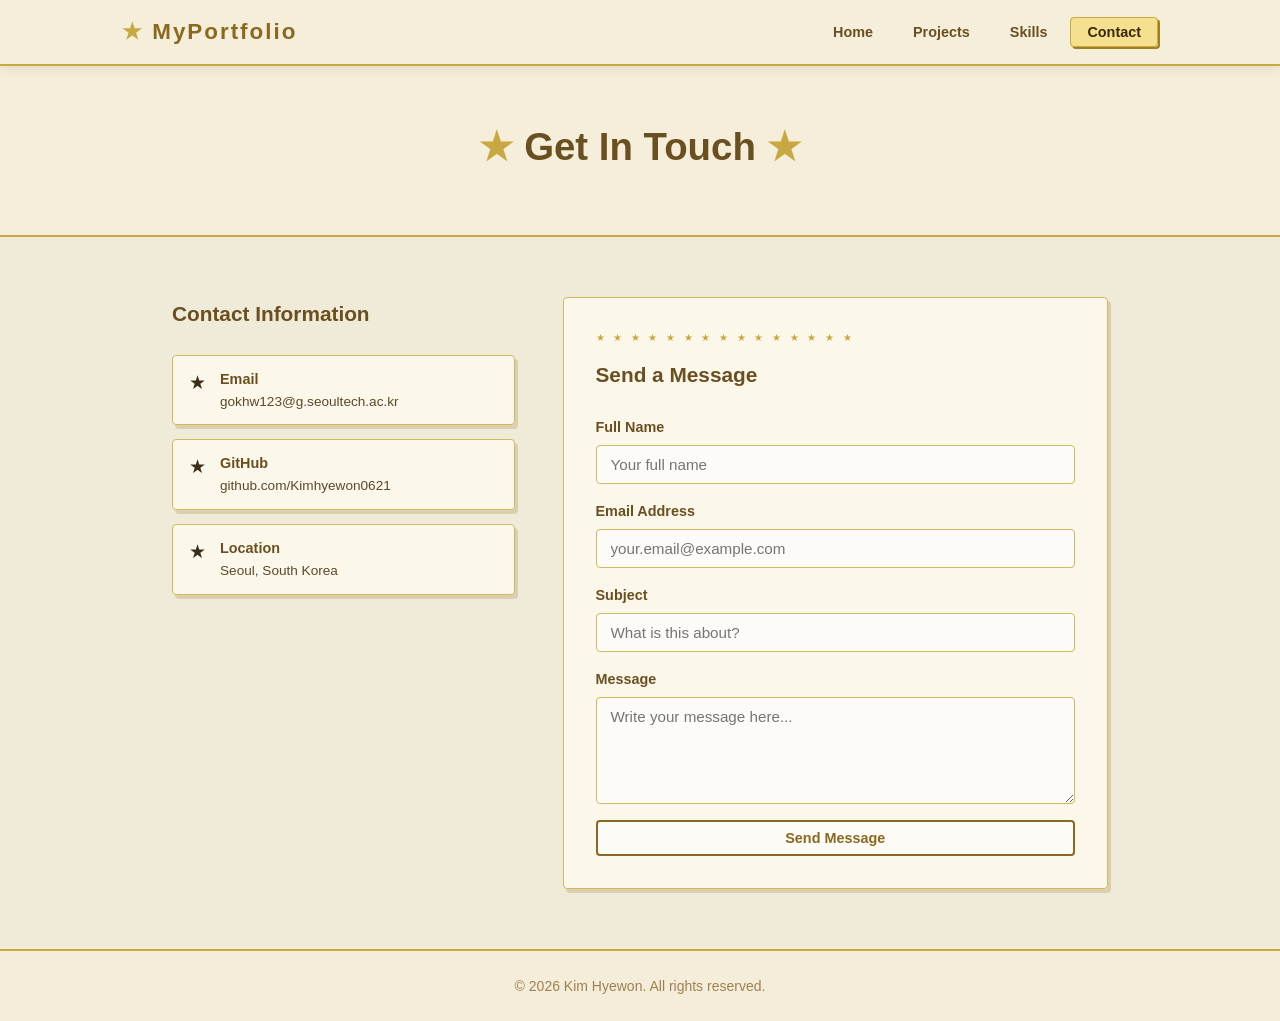
==== contact.html @ c3e0c36f "Copy the base files" ====
<!DOCTYPE html>
<html lang="en">

<head>
    <meta charset="UTF-8">
    <meta name="viewport" content="width=device-width, initial-scale=1.0">
    <title>Contact | Portfolio</title>
    <link rel="stylesheet" href="style.css">
</head>

<body>

    <header>
        <nav class="navbar">
            <p class="logo">MyPortfolio</p>
            <ul class="nav-links">
                <li><a href="index.html">Home</a></li>
                <li><a href="projects.html">Projects</a></li>
                <li><a href="skills.html">Skills</a></li>
                <li><a href="contact.html" class="active">Contact</a></li>
            </ul>
        </nav>
    </header>

    <main>

        <section class="page-header">
            <h1>Get In Touch</h1>
        </section>

        <section class="contact">

            <div class="contact-info">
                <h2>Contact Information</h2>
                <ul class="info-list">
                    <li class="paper-card">
                        <span>★</span>
                        <div>
                            <strong>Email</strong>
                            <p>gokhw123@g.seoultech.ac.kr</p>
                        </div>
                    </li>
                    <li class="paper-card">
                        <span>★</span>
                        <div>
                            <strong>GitHub</strong>
                            <p>github.com/Kimhyewon0621</p>
                        </div>
                    </li>
                    <li class="paper-card">
                        <span>★</span>
                        <div>
                            <strong>Location</strong>
                            <p>Seoul, South Korea</p>
                        </div>
                    </li>
                </ul>
            </div>

            <div class="contact-form-wrapper paper-card">
                <h2>Send a Message</h2>
                <form class="contact-form">

                    <div class="form-group">
                        <label for="name">Full Name</label>
                        <input type="text" id="name" name="name" placeholder="Your full name">
                    </div>

                    <div class="form-group">
                        <label for="email">Email Address</label>
                        <input type="text" id="email" name="email" placeholder="your.email@example.com">
                    </div>

                    <div class="form-group">
                        <label for="subject">Subject</label>
                        <input type="text" id="subject" name="subject" placeholder="What is this about?">
                    </div>

                    <div class="form-group">
                        <label for="message">Message</label>
                        <textarea id="message" name="message" rows="5"
                            placeholder="Write your message here..."></textarea>
                    </div>

                    <input type="submit" value="Send Message" class="btn btn-outline">

                </form>
            </div>

        </section>

    </main>

    <footer>
        <p>&copy; 2026 Kim Hyewon. All rights reserved.</p>
    </footer>

</body>

</html>
---- style.css ----
/* Base */
* {
    margin: 0;
    padding: 0;
    box-sizing: border-box;
}

body {
    font-family: Arial, sans-serif;
    background-color: #f0ead8;
    color: #3a2e1a;
    line-height: 1.6;
    min-height: 100vh;
}

a {
    text-decoration: none;
    color: inherit;
}

/* Navigation bar */
header {
    background: #f5eeda;
    border-bottom: 2px solid #c8a840;
    position: sticky;
    top: 0;
    z-index: 100;
    box-shadow: 0 2px 10px #64502826;
}

.navbar {
    display: flex;
    justify-content: space-between;
    align-items: center;
    padding: 14px 32px;
    max-width: 1100px;
    margin: 0 auto;
}

.logo {
    font-size: 1.4rem;
    font-weight: bold;
    color: #8a6820;
    letter-spacing: 2px;
}

.logo::before {
    content: '★ ';
    color: #c8a840;
}

.nav-links {
    display: flex;
    list-style: none;
    gap: 6px;
}

.nav-links a {
    padding: 6px 16px;
    border-radius: 4px;
    color: #6a5020;
    font-weight: bold;
    font-size: 0.9rem;
    border: 1px solid transparent;
}

.nav-links a:hover,
.nav-links a.active {
    background: #f5e090;
    color: #3a2800;
    border-color: #c8a840;
    box-shadow: 2px 2px 0 #a08020;
}

/* Button */
.btn {
    display: inline-block;
    padding: 8px 20px;
    border-radius: 4px;
    font-weight: bold;
    font-size: 0.9rem;
    border: 2px solid transparent;
}

.btn-outline {
    border: 2px solid #8a6820;
    color: #8a6820;
    background: #ffffff80;
}

.btn-outline:hover {
    background: #8a6820;
    color: #fdf8ec;
}

/* Card */
.paper-card {
    background: rgba(253, 248, 236, 0.95);
    border: 1px solid #d4b860;
    border-radius: 4px;
    box-shadow: 3px 4px 0 rgba(140, 100, 20, 0.2);
}

/* License Card */
.hero {
    padding: 60px 32px;
    max-width: 900px;
    margin: 0 auto;
}

.license-card {
    background: #fdf8ecf2;
    border: 2px solid #c8a840;
    border-radius: 16px;
    padding: 20px 28px;
    box-shadow: 5px 6px 0 #8c641440, 8px 10px 24px #6450141f;
}

.star-border {
    text-align: center;
    font-size: 0.75rem;
    color: #3a2e1a;
    letter-spacing: 6px;
    padding: 6px 0;
    overflow: hidden;
}

.license-body {
    display: flex;
    gap: 32px;
    align-items: flex-start;
    padding: 20px 0;
}

.license-left { flex-shrink: 0; }

.license-right {
    flex: 1;
    display: flex;
    flex-direction: column;
    gap: 10px;
}

.avatar {
    width: 160px;
    height: 200px;
    border-radius: 4px;
}

.avatar img {
    width: 100%;
    height: 100%;
    object-fit: cover;
}

.license-fields {
    list-style: none;
    display: flex;
    flex-direction: column;
    gap: 6px;
}

.license-fields li {
    display: flex;
    align-items: baseline;
    font-size: 0.88rem;
    gap: 300px;
}

.field-label {
    color: #3a2e1a;
    font-size: 0.85rem;
    width: 80px;
    flex-shrink: 0;
}

.field-value {
    color: #3a2e1a;
    font-weight: bold;
    font-size: 0.85rem;
}

.license-desc {
    font-size: 0.8rem;
    color: #5a4a2a;
    line-height: 1.7;
    border-top: 1px dashed #c8a840;
    padding-top: 10px;
}

.license-buttons {
    display: flex;
    gap: 10px;
    flex-wrap: wrap;
}

/* About */
.about {
    background: #f5eeda;
    padding: 60px 32px;
    border-top: 2px solid #c8a840;
    border-bottom: 2px solid #c8a840;
}

.about h2 {
    text-align: center;
    font-size: 1.8rem;
    margin-bottom: 40px;
    color: #6a5020;
}

.about h2::before { content: '★ '; color: #c8a840; }
.about h2::after  { content: ' ★'; color: #c8a840; }

.about-cards {
    display: flex;
    justify-content: center;
    gap: 24px;
    flex-wrap: wrap;
    max-width: 900px;
    margin: 0 auto;
}

.card {
    padding: 28px 22px;
    text-align: center;
    flex: 1;
    min-width: 180px;
}

.card h3 { font-size: 1rem; color: #6a5020; margin-bottom: 10px; font-weight: bold; }
.card p  { color: #5a4a2a; font-size: 0.9rem; }

/* Page header */
.page-header {
    background: #f5eeda;
    border-bottom: 2px solid #c8a840;
    text-align: center;
    padding: 50px 32px;
}

.page-header h1 { font-size: 2.4rem; color: #6a5020; margin-bottom: 8px; }
.page-header h1::before { content: '★ '; color: #c8a840; }
.page-header h1::after  { content: ' ★'; color: #c8a840; }

/* Projects */
.projects {
    display: grid;
    grid-template-columns: repeat(2, 1fr);
    gap: 28px;
    padding: 60px 32px;
    max-width: 1100px;
    margin: 0 auto;
}

.project-card {
    padding: 24px;
    display: flex;
    flex-direction: column;
    gap: 12px;
}

.project-card h3 { font-size: 1.1rem; color: #3a2e1a; }
.project-card > p { color: #5a4a2a; font-size: 0.9rem; flex: 1; }

.tech-list { display: flex; flex-wrap: wrap; gap: 6px; list-style: none; }
.tech-list li {
    background: rgba(255, 255, 255, 0.6);
    border: 1px solid #d4b860;
    font-size: 0.78rem;
    padding: 3px 10px;
    border-radius: 4px;
    color: #6a5020;
}

.project-links { display: flex; gap: 10px; }

/* Skills */
.skills {
    max-width: 800px;
    margin: 0 auto;
    padding: 60px 32px;
    display: flex;
    flex-direction: column;
    gap: 36px;
}

.skill-group { padding: 28px; }

.skill-group h2 {
    font-size: 1.2rem;
    color: #6a5020;
    border-bottom: 1px dashed #c8a840;
    padding-bottom: 10px;
    margin-bottom: 20px;
}

.skill-list { list-style: none; display: flex; flex-direction: column; gap: 14px; }

.skill-label {
    font-size: 0.9rem;
    font-weight: bold;
    color: #3a2e1a;
    margin-bottom: 6px;
}

.skill-bar {
    height: 8px;
    background: rgba(200, 168, 64, 0.15);
    border-radius: 999px;
    overflow: hidden;
    border: 1px solid #d4b860;
}

.skill-fill {
    height: 100%;
    background: #c8a840;
    border-radius: 999px;
}

.tools-grid { list-style: none; display: flex; flex-wrap: wrap; gap: 10px; }
.tools-grid li {
    background: rgba(255, 255, 255, 0.6);
    border: 1px solid #d4b860;
    padding: 6px 16px;
    border-radius: 4px;
    font-size: 0.9rem;
    color: #6a5020;
}

/* Contact */
.contact {
    display: flex;
    gap: 48px;
    padding: 60px 32px;
    max-width: 1000px;
    margin: 0 auto;
    align-items: flex-start;
}

.contact-info { flex: 1; }

.contact-info h2,
.contact-form-wrapper h2 { font-size: 1.3rem; color: #6a5020; margin-bottom: 24px; }

.info-list { list-style: none; display: flex; flex-direction: column; gap: 14px; }

.info-list li {
    display: flex;
    align-items: flex-start;
    gap: 14px;
    font-size: 1.2rem;
    padding: 12px 16px;
}

.info-list strong { display: block; font-size: 0.9rem; color: #6a5020; }
.info-list p { color: #5a4a2a; font-size: 0.85rem; margin: 0; }

.contact-form-wrapper {
    flex: 1.4;
    padding: 32px;
    position: relative;
}

.contact-form-wrapper::before {
    content: '★ ★ ★ ★ ★ ★ ★ ★ ★ ★ ★ ★ ★ ★ ★';
    display: block;
    font-size: 0.6rem;
    color: #c8a840;
    letter-spacing: 3px;
    margin-bottom: 16px;
    overflow: hidden;
    height: 12px;
}

.contact-form { display: flex; flex-direction: column; gap: 16px; }
.form-group   { display: flex; flex-direction: column; gap: 6px; }

.form-group label { font-weight: bold; font-size: 0.9rem; color: #6a5020; }

.form-group input,
.form-group textarea {
    padding: 10px 14px;
    border: 1px solid #d4b860;
    border-radius: 4px;
    font-size: 0.95rem;
    font-family: Arial, sans-serif;
    background: rgba(255, 255, 255, 0.6);
    color: #3a2e1a;
}

.form-group input:focus,
.form-group textarea:focus {
    outline: none;
    border-color: #c8a840;
    box-shadow: 0 0 8px rgba(200, 168, 64, 0.35);
}

.form-group textarea { resize: vertical; }

/* Footer */
footer {
    text-align: center;
    padding: 24px;
    background: rgba(245, 238, 218, 0.9);
    border-top: 2px solid #c8a840;
    color: #a08050;
    font-size: 0.875rem;
}

/* Tablet (481px–768px) */
@media (max-width: 768px) {
    .about-cards { flex-direction: column; align-items: center; }
    .projects { grid-template-columns: 1fr; padding: 40px 20px; }
    .contact { flex-direction: column; padding: 40px 20px; }
    .navbar { padding: 14px 20px; }
    .hero { padding: 40px 20px; }
}

/* Small phones (0–480px) */
@media (max-width: 480px) {
    .navbar { flex-direction: column; gap: 10px; padding: 14px 16px; }
    .nav-links { flex-wrap: wrap; justify-content: center; }
    .hero { padding: 28px 14px; }
    .avatar { width: 110px; height: 140px; }
    .page-header { padding: 36px 16px; }
    .page-header h1 { font-size: 1.7rem; }
    .skills, .contact { padding: 28px 14px; }
    .contact-form-wrapper { padding: 18px 14px; }
}
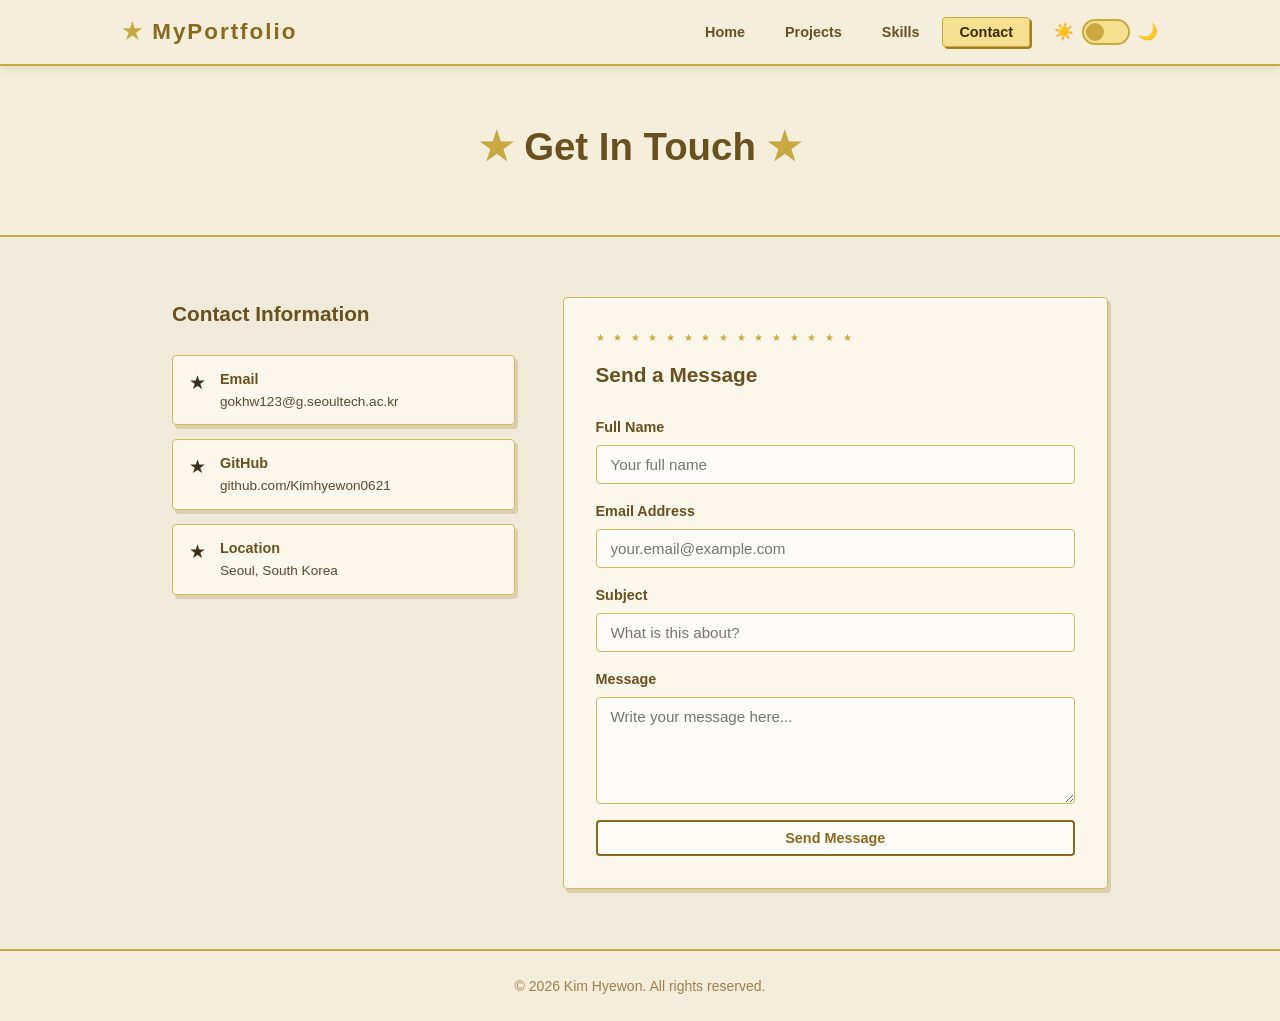
==== commit 977b237e: "Add light/dark mode" ====
--- a/contact.html
+++ b/contact.html
@@ -13,12 +13,22 @@
     <header>
         <nav class="navbar">
             <p class="logo">MyPortfolio</p>
+            
             <ul class="nav-links">
                 <li><a href="index.html">Home</a></li>
                 <li><a href="projects.html">Projects</a></li>
                 <li><a href="skills.html">Skills</a></li>
                 <li><a href="contact.html" class="active">Contact</a></li>
             </ul>
+
+            <div class="theme-switch">
+                <span class="theme-label">☀️</span>
+                <label class="switch">
+                    <input type="checkbox" id="theme-toggle">
+                    <span class="slider"></span>
+                </label>
+                <span class="theme-label">🌙</span>
+            </div>
         </nav>
     </header>
 
@@ -94,7 +104,7 @@
     <footer>
         <p>&copy; 2026 Kim Hyewon. All rights reserved.</p>
     </footer>
-
+    <script src="script.js"></script>
 </body>
 
 </html>
--- a/style.css
+++ b/style.css
@@ -35,6 +35,14 @@
     padding: 14px 32px;
     max-width: 1100px;
     margin: 0 auto;
+}
+.nav-links {
+    display: flex;
+    list-style: none;
+    gap: 6px;
+    flex: 1;
+    justify-content: flex-end;
+    margin-right: 24px;
 }
 
 .logo {
@@ -427,4 +435,196 @@
     .page-header h1 { font-size: 1.7rem; }
     .skills, .contact { padding: 28px 14px; }
     .contact-form-wrapper { padding: 18px 14px; }
+}
+
+/* Dark Theme */
+body.dark-theme {
+    background-color: #1a1a2e;
+    color: #e0d5c5;
+}
+
+body.dark-theme header {
+    background: #16213e;
+    border-bottom-color: #c8a840;
+}
+
+body.dark-theme .license-card,
+body.dark-theme .paper-card {
+    background: rgba(30, 30, 50, 0.95);
+    border-color: #c8a840;
+    color: #e0d5c5;
+}
+
+body.dark-theme .about {
+    background: #16213e;
+}
+
+body.dark-theme .page-header {
+    background: #16213e;
+}
+
+body.dark-theme .page-header h1 {
+    color: #e0d5c5;
+}
+
+body.dark-theme footer {
+    background: #16213e;
+    color: #c8a840;
+}
+
+/* 네비게이션 */
+body.dark-theme .nav-links a {
+    color: #c8a840;
+}
+
+body.dark-theme .nav-links a:hover,
+body.dark-theme .nav-links a.active {
+    background: #2a2a4a;
+    color: #f5e090;
+    border-color: #c8a840;
+}
+
+body.dark-theme .logo {
+    color: #c8a840;
+}
+
+/* 별 */
+body.dark-theme .star-border {
+    color: #c8a840;
+}
+
+/* 카드 글자 */
+body.dark-theme .card h3,
+body.dark-theme .card p,
+body.dark-theme .project-card h3,
+body.dark-theme .project-card > p,
+body.dark-theme .field-label,
+body.dark-theme .field-value,
+body.dark-theme .license-desc,
+body.dark-theme .info-list strong,
+body.dark-theme .info-list p,
+body.dark-theme .skill-label,
+
+body.dark-theme .tools-grid li {
+    color: #e0d5c5;
+}
+
+body.dark-theme .tech-list li {
+    background: #2a2a4a;
+    border-color: #c8a840;
+    color: #c8a840;
+}
+/* 버튼 */
+body.dark-theme .btn-outline {
+    border-color: #c8a840;
+    color: #c8a840;
+    background: transparent;
+}
+
+body.dark-theme .btn-outline:hover {
+    background: #c8a840;
+    color: #1a1a2e;
+}
+
+/* 폼 */
+body.dark-theme .form-group label {
+    color: #c8a840;
+}
+
+body.dark-theme .form-group input,
+body.dark-theme .form-group textarea {
+    background: #2a2a4a;
+    border-color: #c8a840;
+    color: #e0d5c5;
+}
+
+body.dark-theme .form-group input:focus,
+body.dark-theme .form-group textarea:focus {
+    border-color: #f5e090;
+    box-shadow: 0 0 8px rgba(245, 224, 144, 0.3);
+}
+
+/* contact h2 */
+body.dark-theme .contact-info h2,
+body.dark-theme .contact-form-wrapper h2 {
+    color: #c8a840;
+}
+
+/* skill h2*/
+body.dark-theme .skill-group h2 {
+    color: #c8a840;
+}
+
+/* about h2 */
+body.dark-theme .about h2 {
+    color: #c8a840;
+}
+
+/* skill bar */
+body.dark-theme .skill-bar {
+    background: rgba(200, 168, 64, 0.1);
+    border-color: #c8a840;
+}
+
+/* tools */
+body.dark-theme .tools-grid li {
+    background: #2a2a4a;
+    border-color: #c8a840;
+}
+
+body.dark-theme .tools-grid li:hover {
+    background: #c8a840;
+    color: #1a1a2e;
+}
+
+/* Theme Switch */
+.theme-switch {
+    display: flex;
+    align-items: center;
+    gap: 8px;
+}
+
+.theme-label {
+    font-size: 1rem;
+}
+
+.switch {
+    position: relative;
+    display: inline-block;
+    width: 48px;
+    height: 26px;
+}
+
+.switch input { opacity: 0; width: 0; height: 0; }
+
+.slider {
+    position: absolute;
+    top: 0; left: 0; right: 0; bottom: 0;
+    background: #f5e090;
+    border: 2px solid #c8a840;
+    border-radius: 999px;
+    cursor: pointer;
+    transition: 0.3s;
+}
+
+.slider::before {
+    content: '';
+    position: absolute;
+    width: 18px;
+    height: 18px;
+    left: 2px;
+    top: 2px;
+    background: #c8a840;
+    border-radius: 50%;
+    transition: 0.3s;
+}
+
+input:checked + .slider {
+    background: #2a2a4a;
+    border-color: #c8a840;
+}
+
+input:checked + .slider::before {
+    transform: translateX(22px);
+    background: #f5e090;
 }
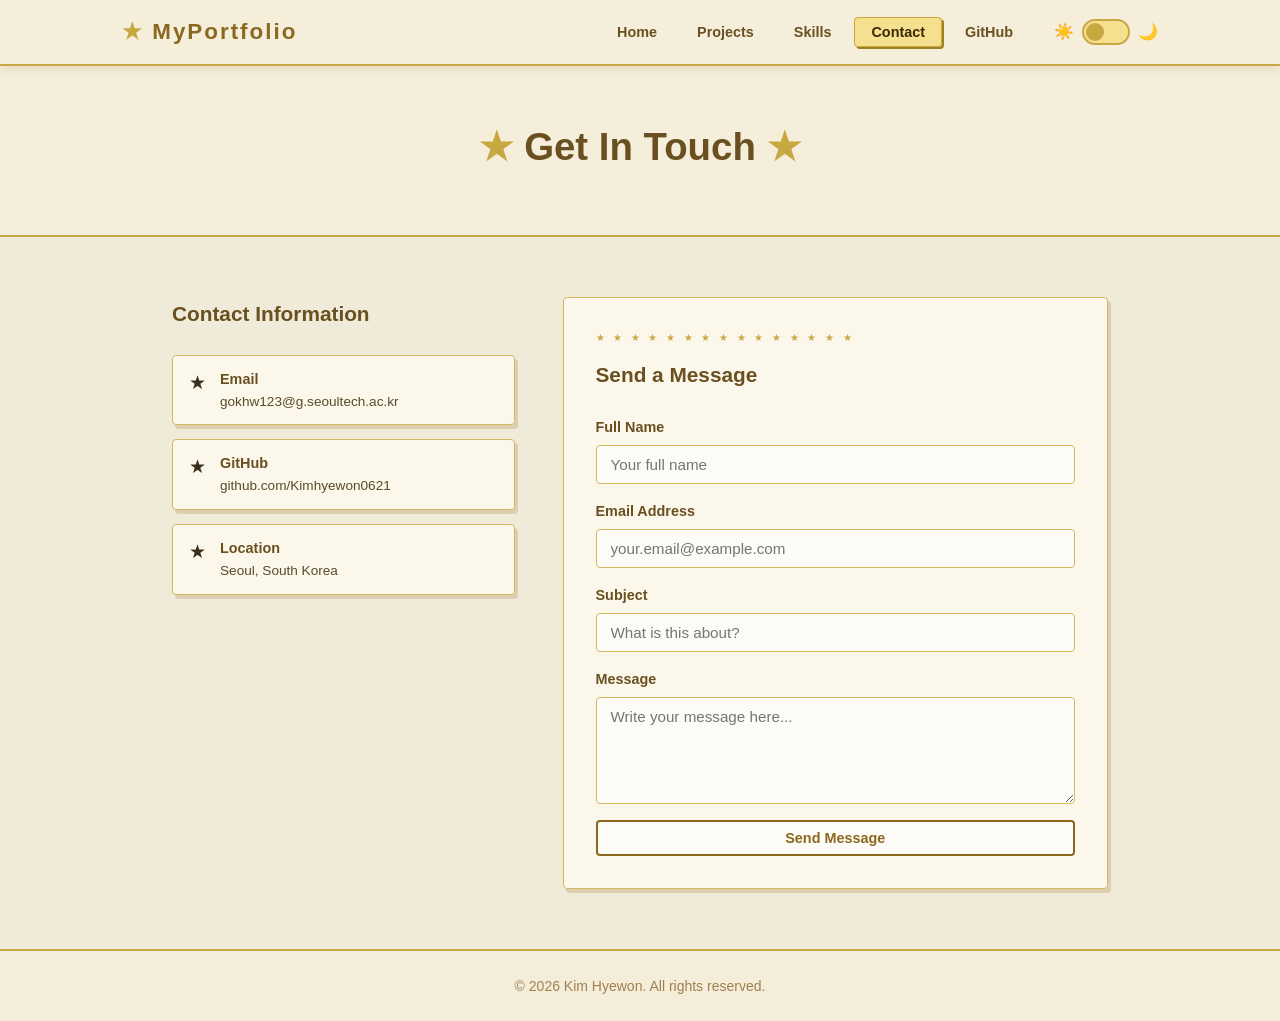
==== commit 28c8ec9b: "Add git hub" ====
--- a/contact.html
+++ b/contact.html
@@ -19,6 +19,7 @@
                 <li><a href="projects.html">Projects</a></li>
                 <li><a href="skills.html">Skills</a></li>
                 <li><a href="contact.html" class="active">Contact</a></li>
+                <li><a href="github.html">GitHub</a></li>
             </ul>
 
             <div class="theme-switch">
--- a/style.css
+++ b/style.css
@@ -504,7 +504,7 @@
 body.dark-theme .info-list strong,
 body.dark-theme .info-list p,
 body.dark-theme .skill-label,
-
+body.dark-theme .tech-list li,
 body.dark-theme .tools-grid li {
     color: #e0d5c5;
 }
@@ -627,4 +627,182 @@
 input:checked + .slider::before {
     transform: translateX(22px);
     background: #f5e090;
-}+}
+
+/* Filter Buttons */
+.filter-buttons {
+    display: flex;
+    gap: 10px;
+    justify-content: center;
+    padding: 32px 32px 0;
+    flex-wrap: wrap;
+}
+
+.filter-btn {
+    padding: 6px 20px;
+    border-radius: 999px;
+    border: 1px solid #c8a840;
+    background: transparent;
+    color: #6a5020;
+    font-weight: bold;
+    font-size: 0.9rem;
+    cursor: pointer;
+}
+
+.filter-btn:hover,
+.filter-btn.active {
+    background: #c8a840;
+    color: #fdf8ec;
+}
+
+/* Dark theme filter buttons */
+body.dark-theme .filter-btn {
+    border-color: #c8a840;
+    color: #c8a840;
+}
+
+body.dark-theme .filter-btn:hover,
+body.dark-theme .filter-btn.active {
+    background: #c8a840;
+    color: #1a1a2e;
+}
+
+/* GitHub Profile */
+.github-profile {
+    max-width: 900px;
+    margin: 40px auto;
+    padding: 0 32px;
+}
+
+.profile-card {
+    display: flex;
+    gap: 32px;
+    padding: 32px;
+    align-items: center;
+}
+
+.github-avatar {
+    width: 120px;
+    height: 120px;
+    border-radius: 50%;
+    border: 3px solid #c8a840;
+}
+
+.profile-info {
+    display: flex;
+    flex-direction: column;
+    gap: 10px;
+}
+
+.profile-info h2 {
+    font-size: 1.6rem;
+    color: #6a5020;
+}
+
+.github-bio {
+    color: #5a4a2a;
+    font-size: 0.95rem;
+}
+
+.profile-stats {
+    display: flex;
+    gap: 24px;
+}
+
+.stat {
+    display: flex;
+    flex-direction: column;
+    align-items: center;
+}
+
+.stat-number {
+    font-size: 1.3rem;
+    font-weight: bold;
+    color: #c8a840;
+}
+
+.stat-label {
+    font-size: 0.8rem;
+    color: #8a6a30;
+}
+
+/* Repositories */
+.github-repos {
+    max-width: 1100px;
+    margin: 0 auto;
+    padding: 0 32px 60px;
+}
+
+.repos-title {
+    text-align: center;
+    font-size: 1.8rem;
+    color: #6a5020;
+    margin-bottom: 32px;
+}
+
+.repo-grid {
+    display: grid;
+    grid-template-columns: repeat(2, 1fr);
+    gap: 24px;
+}
+
+.repo-card {
+    padding: 24px;
+    display: flex;
+    flex-direction: column;
+    gap: 10px;
+}
+
+.repo-card h3 {
+    font-size: 1rem;
+    color: #3a2e1a;
+}
+
+.repo-card p {
+    font-size: 0.9rem;
+    color: #5a4a2a;
+    flex: 1;
+}
+
+.repo-stats {
+    display: flex;
+    gap: 16px;
+    font-size: 0.85rem;
+    color: #8a6a30;
+}
+
+/* Dark theme GitHub */
+body.dark-theme .profile-info h2 {
+    color: #e0d5c5;
+}
+
+body.dark-theme .github-bio {
+    color: #e0d5c5;
+}
+
+body.dark-theme .repos-title {
+    color: #c8a840;
+}
+
+body.dark-theme .repo-card h3 {
+    color: #e0d5c5;
+}
+
+body.dark-theme .repo-card p {
+    color: #e0d5c5;
+}
+
+body.dark-theme .repo-stats {
+    color: #c8a840;
+}
+
+/* Responsive */
+@media (max-width: 768px) {
+    .profile-card { flex-direction: column; text-align: center; }
+    .profile-stats { justify-content: center; }
+    .repo-grid { grid-template-columns: 1fr; }
+}
+
+@media (max-width: 480px) {
+    .github-profile, .github-repos { padding: 0 16px; }
+}
